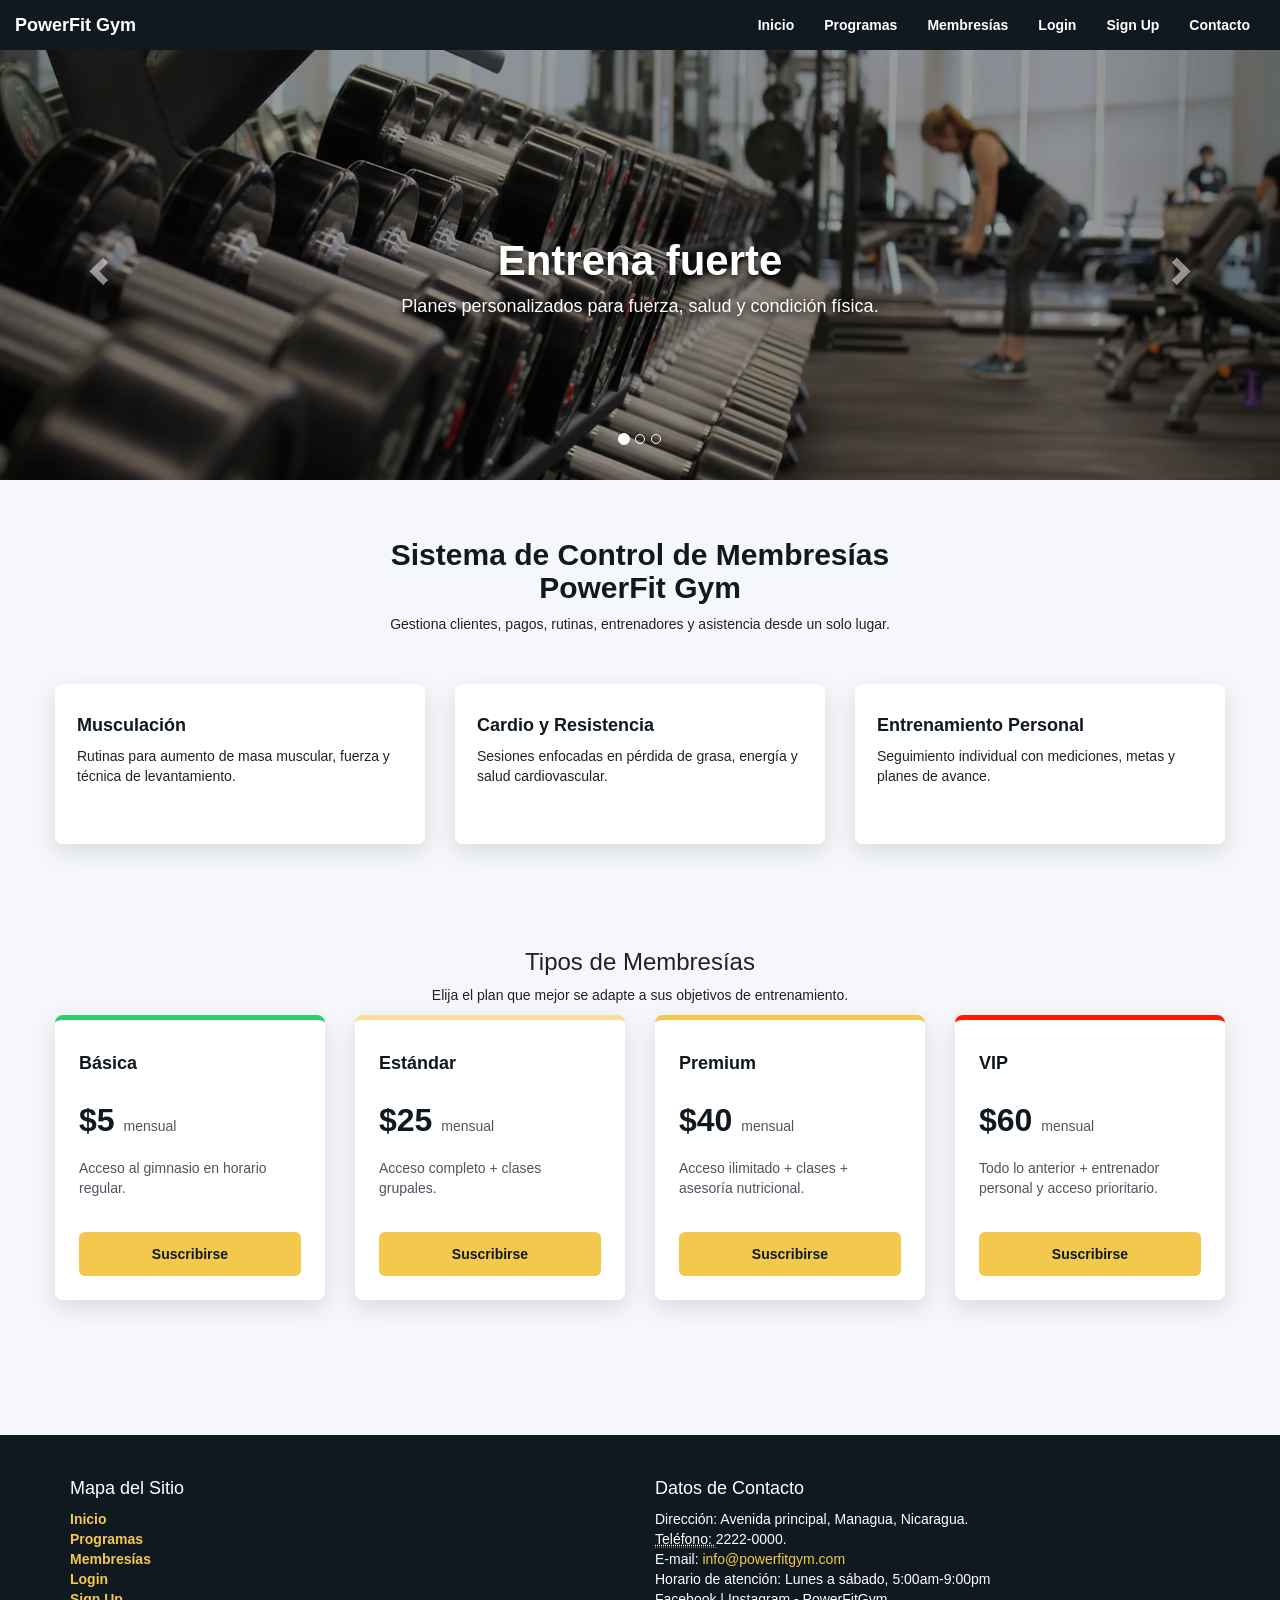
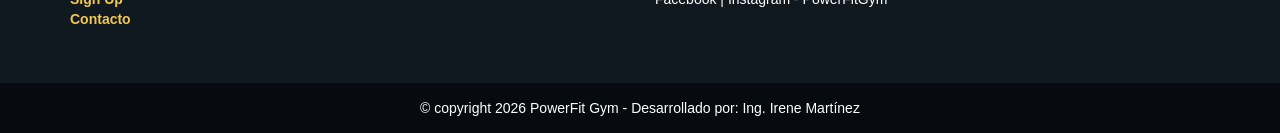
==== index.html @ 38ccad0c "Apply security & validation fixes; add DB backup Co-authored-by: Copilot <223556219+Copilot@users.no" ====
<!DOCTYPE html>
<html lang="es">
  <head>
    <meta charset="utf-8">
    <meta http-equiv="X-UA-Compatible" content="IE=edge">
    <meta name="viewport" content="width=device-width, initial-scale=1">
    <title>PowerFit Gym</title>

    <link rel="stylesheet" href="https://cdn.jsdelivr.net/npm/bootstrap@3.3.7/dist/css/bootstrap.min.css">
    <link rel="stylesheet" href="css/stilo.css">
  </head>

  <body>
    <!-- Inicio del menu de navegacion -->
    <nav class="navbar navbar-default menu">
      <div class="container-fluid">
        <div class="navbar-header">
          <button type="button" class="navbar-toggle collapsed" data-toggle="collapse" data-target="#defaultNavbar1" aria-controls="defaultNavbar1" aria-expanded="false">
            <span class="sr-only">Abrir navegaci&oacute;n</span>
            <span class="icon-bar"></span>
            <span class="icon-bar"></span>
            <span class="icon-bar"></span>
          </button>
          <a class="navbar-brand" href="#inicio">PowerFit Gym</a>
        </div>

        <div class="collapse navbar-collapse" id="defaultNavbar1">
          <ul class="nav navbar-nav navbar-right">
            <li><a href="#inicio">Inicio</a></li>
            <li><a href="#programas">Programas</a></li>
            <li><a href="#membresias">Membres&iacute;as</a></li>
            <li><a href="login/">Login</a></li>
            <li><a href="signup/">Sign Up</a></li>
            <li><a href="#contacto">Contacto</a></li>
          </ul>
        </div>
      </div>
    </nav>
    <!-- Fin del menu de navegacion -->

    <!-- Inicio del slider del banner -->
    <div id="inicio" class="carousel slide" data-ride="carousel">
      <ol class="carousel-indicators">
        <li data-target="#inicio" data-slide-to="0" class="active"></li>
        <li data-target="#inicio" data-slide-to="1"></li>
        <li data-target="#inicio" data-slide-to="2"></li>
      </ol>

      <div class="carousel-inner" role="listbox">
        <div class="item active">
          <img src="img/Espacio.avif" alt="&Aacute;rea de pesas del gimnasio" width="100%" class="center-block">
          <div class="carousel-caption">
            <h3>Entrena fuerte</h3>
            <p>Planes personalizados para fuerza, salud y condici&oacute;n f&iacute;sica.</p>
          </div>
        </div>

        <div class="item">
          <img src="img/Grupo.avif" alt="Clase grupal de entrenamiento" width="100%" class="center-block">
          <div class="carousel-caption">
            <h3>Clases grupales</h3>
            <p>Funcional, spinning, cardio, zumba y entrenamiento HIIT.</p>
          </div>
        </div>

        <div class="item">
          <img src="img/Ejemplo.avif" alt="Entrenamiento con entrenador personal" width="100%" class="center-block">
          <div class="carousel-caption">
            <h3>Asesor&iacute;a profesional</h3>
            <p>Entrenadores certificados para ayudarte a lograr tus metas.</p>
          </div>
        </div>
      </div>

      <a class="left carousel-control" href="#inicio" role="button" data-slide="prev">
        <span class="glyphicon glyphicon-chevron-left" aria-hidden="true"></span>
        <span class="sr-only">Anterior</span>
      </a>
      <a class="right carousel-control" href="#inicio" role="button" data-slide="next">
        <span class="glyphicon glyphicon-chevron-right" aria-hidden="true"></span>
        <span class="sr-only">Siguiente</span>
      </a>
    </div>
    <!-- Fin del slider del banner -->

    <!-- Contenido de la pagina -->
    <section class="container intro">
      <div class="row">
        <div class="col-md-8 col-md-offset-2 text-center">
          <h3>Sistema de Control de Membres&iacute;as<br>PowerFit Gym</h3>
          <p>Gestiona clientes, pagos, rutinas, entrenadores y asistencia desde un solo lugar.</p>
        </div>
      </div>
    </section>

    <section id="programas" class="container programas">
      <div class="row">
        <div class="col-md-4">
          <div class="programa">
            <h4>Musculaci&oacute;n</h4>
            <p>Rutinas para aumento de masa muscular, fuerza y t&eacute;cnica de levantamiento.</p>
          </div>
        </div>
        <div class="col-md-4">
          <div class="programa">
            <h4>Cardio y Resistencia</h4>
            <p>Sesiones enfocadas en p&eacute;rdida de grasa, energ&iacute;a y salud cardiovascular.</p>
          </div>
        </div>
        <div class="col-md-4">
          <div class="programa">
            <h4>Entrenamiento Personal</h4>
            <p>Seguimiento individual con mediciones, metas y planes de avance.</p>
          </div>
        </div>
      </div>
    </section>

    <section id="membresias" class="container membresias">
      <div class="row">
        <div class="col-md-8 col-md-offset-2 text-center">
          <h3>Tipos de Membres&iacute;as</h3>
          <p>Elija el plan que mejor se adapte a sus objetivos de entrenamiento.</p>
        </div>
      </div>

      <div class="row membresias-lista">
        <div class="col-md-3 col-sm-6">
          <div class="membresia membresia-basica">
            <h4>B&aacute;sica</h4>
            <p class="precio">$5 <span>mensual</span></p>
            <p>Acceso al gimnasio en horario regular.</p>
            <a href="signup/index.php?membresia=basica" class="btn btn-suscripcion btn-block" data-membresia="basica">Suscribirse</a>
          </div>
        </div>

        <div class="col-md-3 col-sm-6">
          <div class="membresia membresia-estandar">
            <h4>Est&aacute;ndar</h4>
            <p class="precio">$25 <span>mensual</span></p>
            <p>Acceso completo + clases grupales.</p>
            <a href="signup/index.php?membresia=estandar" class="btn btn-suscripcion btn-block" data-membresia="estandar">Suscribirse</a>
          </div>
        </div>

        <div class="col-md-3 col-sm-6">
          <div class="membresia membresia-premium destacada">
            <h4>Premium</h4>
            <p class="precio">$40 <span>mensual</span></p>
            <p>Acceso ilimitado + clases + asesor&iacute;a nutricional.</p>
            <a href="signup/index.php?membresia=premium" class="btn btn-suscripcion btn-block" data-membresia="premium">Suscribirse</a>
          </div>
        </div>

        <div class="col-md-3 col-sm-6">
          <div class="membresia membresia-vip">
            <h4>VIP</h4>
            <p class="precio">$60 <span>mensual</span></p>
            <p>Todo lo anterior + entrenador personal y acceso prioritario.</p>
            <a href="signup/index.php?membresia=vip" class="btn btn-suscripcion btn-block" data-membresia="vip">Suscribirse</a>
          </div>
        </div>
      </div>
    </section>

    <!-- Fin del contenido de la pagina -->

    <!-- Inicio pie de pagina -->
    <footer id="contacto">
      <section class="pie01">
        <div class="container">
          <div class="row">
            <div class="col-md-6">
              <h4>Mapa del Sitio</h4>
              <dl>
                <dt><a href="#inicio">Inicio</a></dt>
                <dt><a href="#programas">Programas</a></dt>
                <dt><a href="#membresias">Membres&iacute;as</a></dt>
                <dt><a href="login/">Login</a></dt>
                <dt><a href="signup/">Sign Up</a></dt>
                <dt><a href="#contacto">Contacto</a></dt>
              </dl>
            </div>

            <div class="col-md-6">
              <h4>Datos de Contacto</h4>
              <address>
                Direcci&oacute;n: Avenida principal, Managua, Nicaragua.<br>
                <abbr title="Tel&eacute;fono">Tel&eacute;fono: </abbr>2222-0000.<br>
                E-mail: <a href="mailto:info@powerfitgym.com">info@powerfitgym.com</a><br>
                Horario de atenci&oacute;n: Lunes a s&aacute;bado, 5:00am-9:00pm<br>
                Facebook | Instagram - PowerFitGym
              </address>
            </div>
          </div>
        </div>
      </section>

      <section class="pie02">
        <div class="container">
          &copy; copyright 2026 PowerFit Gym - Desarrollado por: Ing. Irene Mart&iacute;nez
        </div>
      </section>
    </footer>
    <!-- Fin pie de pagina -->

    <script src="https://code.jquery.com/jquery-1.11.3.min.js"></script>
    <script src="https://cdn.jsdelivr.net/npm/bootstrap@3.3.7/dist/js/bootstrap.min.js"></script>
    <script src="js/main.js"></script>
  </body>
</html>
---- css/stilo.css ----
@charset "utf-8";

/* Estilos generales */
body {
  font-family: Arial, Helvetica, sans-serif;
  background: #f5f7fa;
  color: #222;
}

body.menu-is-fixed {
  padding-top: var(--menu-height, 52px);
}

/* Menu de navegacion */
.navbar {
  border: 0;
  border-radius: 0;
  margin-bottom: 0;
}

.navbar-default {
  background-color: #101820;
  box-shadow: 0 2px 8px rgba(0, 0, 0, 0.25);
}

.navbar-default .navbar-brand,
.navbar-default .navbar-nav > li > a {
  color: #fff;
  font-weight: 700;
}

.navbar-default .navbar-brand:hover,
.navbar-default .navbar-brand:focus,
.navbar-default .navbar-nav > li > a:hover,
.navbar-default .navbar-nav > li > a:focus {
  color: #f2c94c;
}

.navbar-default .navbar-toggle {
  border-color: #f2c94c;
}

.navbar-default .navbar-toggle:hover,
.navbar-default .navbar-toggle:focus {
  background-color: #182532;
}

.navbar-default .navbar-toggle .icon-bar {
  background-color: #f2c94c;
}

.navbar-default .navbar-collapse,
.navbar-default .navbar-form {
  border-color: #263544;
}

.navbar-default .navbar-nav > .active > a,
.navbar-default .navbar-nav > .active > a:hover,
.navbar-default .navbar-nav > .active > a:focus {
  color: #101820;
  background-color: #f2c94c;
}

.menu {
  transition: all ease 0.5s;
}

.menu-fixed {
  position: fixed;
  z-index: 1000;
  top: 0;
  left: 0;
  width: 100%;
  box-shadow: 0 4px 12px rgba(0, 0, 0, 0.35);
}

/* Slider */
.carousel-inner > .item > img {
  height: 430px;
  object-fit: cover;
  filter: brightness(60%);
}

.carousel-caption {
  bottom: 28%;
  text-shadow: 0 2px 6px rgba(0, 0, 0, 0.8);
}

.carousel-caption h3 {
  font-size: 42px;
  font-weight: 700;
}

.carousel-caption p {
  font-size: 18px;
}

/* Contenido */
#inicio,
#programas,
#membresias,
#contacto {
  scroll-margin-top: 70px;
}

.intro {
  padding: 38px 0 20px;
}

.intro h3 {
  color: #101820;
  font-size: 30px;
  font-weight: 700;
}

.login-box,
.programa,
.membresia {
  background: #fff;
  border-radius: 8px;
  box-shadow: 0 8px 24px rgba(16, 24, 32, 0.12);
}

.login-box {
  padding: 26px;
  margin-bottom: 42px;
}

.auth-page {
  min-height: 100vh;
  background: #f2f4f7;
}

.auth-wrap {
  display: flex;
  align-items: stretch;
  min-height: calc(100vh - 50px);
}

.auth-visual,
.auth-card {
  width: 50%;
}

.auth-visual {
  position: relative;
  display: flex;
  align-items: flex-end;
  min-height: 620px;
  padding: 58px;
  color: #fff;
  background:
    linear-gradient(180deg, rgba(16, 24, 32, 0.18), rgba(16, 24, 32, 0.88)),
    url("https://images.unsplash.com/photo-1534438327276-14e5300c3a48?auto=format&fit=crop&w=1300&q=80") center/cover;
}

.auth-visual-signup {
  background:
    linear-gradient(180deg, rgba(16, 24, 32, 0.2), rgba(16, 24, 32, 0.86)),
    url("https://images.unsplash.com/photo-1518611012118-696072aa579a?auto=format&fit=crop&w=1300&q=80") center/cover;
}

.auth-visual-content {
  max-width: 520px;
}

.auth-kicker {
  color: #f2c94c;
  font-weight: 700;
  margin-bottom: 12px;
  text-transform: uppercase;
}

.auth-visual h1 {
  font-size: 44px;
  font-weight: 700;
  line-height: 1.1;
  margin: 0 0 14px;
}

.auth-visual p {
  font-size: 17px;
}

.auth-card {
  display: flex;
  flex-direction: column;
  align-items: center;
  justify-content: center;
  padding: 54px 64px;
  background: #fff;
}

.auth-card > * {
  width: 100%;
  max-width: 430px;
}

.auth-card-header {
  margin-bottom: 24px;
}

.auth-card h2 {
  color: #101820;
  font-size: 30px;
  font-weight: 700;
  margin-top: 0;
}

.auth-card-header p {
  color: #5b6470;
  margin-bottom: 0;
}

.auth-card label {
  color: #101820;
}

.auth-card .form-control {
  border-color: #c8d0d8;
  border-radius: 6px;
  box-shadow: none;
}

.auth-card .form-control:focus {
  border-color: #f2c94c;
  box-shadow: 0 0 0 3px rgba(242, 201, 76, 0.22);
}

.auth-card select.form-control {
  height: 46px;
}

.auth-card .glyphicon {
  margin-right: 6px;
}

.auth-switch {
  margin: 22px 0 0;
  text-align: center;
}

.auth-switch a {
  color: #101820;
  font-weight: 700;
  text-decoration: underline;
}

.btn-gym {
  background: #f2c94c;
  border-color: #f2c94c;
  color: #101820;
  font-weight: 700;
}

.btn-gym:hover,
.btn-gym:focus {
  background: #d9b43f;
  border-color: #d9b43f;
  color: #101820;
}

.btn-suscripcion {
  background: #f2c94c;
  border: 0;
  border-radius: 6px;
  color: #101820;
  font-weight: 700;
  margin-top: auto;
  padding: 12px 14px;
  transition: background-color 0.2s ease, transform 0.2s ease, box-shadow 0.2s ease;
}

.btn-suscripcion:hover,
.btn-suscripcion:focus {
  background: #d9b43f;
  box-shadow: 0 8px 18px rgba(16, 24, 32, 0.18);
  color: #101820;
  transform: translateY(-1px);
}

.programas {
  padding: 20px 0 45px;
}

.programa {
  min-height: 160px;
  padding: 22px;
  margin-bottom: 20px;
}

.programa h4 {
  color: #101820;
  font-weight: 700;
}

.membresias {
  padding: 20px 0 55px;
}

.membresias-lista {
  display: flex;
  flex-wrap: wrap;
}

.membresias-lista > [class*="col-"] {
  display: flex;
  float: none;
  width: 100%;
}

.membresia {
  display: flex;
  flex-direction: column;
  min-height: 285px;
  padding: 24px;
  margin-bottom: 20px;
  width: 100%;
  border-top: 5px solid #101820;
  transition: transform 0.2s ease, box-shadow 0.2s ease;
}

.membresia.destacada {
  border-top-color: #f2c94c;
}

/* Colores por tipo de membresía */
.membresia-basica { 
  border-top-color: #2ecc71; /* verde */
}
.membresia-estandar { 
  border-top-color: #f2c84c90; /* amarillo */
}
.membresia-premium { 
  border-top-color: #d73e06; /* anaranjado */
}
.membresia-vip { 
  border-top-color: #ff1900; /* rojo */
}

.membresia:hover {
  box-shadow: 0 12px 28px rgba(16, 24, 32, 0.18);
  transform: translateY(-3px);
}

.membresia h4 {
  color: #101820;
  font-weight: 700;
}

.membresia > p:not(.precio) {
  color: #4d5560;
  margin-bottom: 22px;
}

.precio {
  color: #101820;
  font-size: 32px;
  font-weight: 700;
  margin: 14px 0;
}

.precio span {
  color: #555;
  font-size: 14px;
  font-weight: 400;
}

/* Pie de pagina */
footer {
  color: #fff;
}

.pie01 {
  background-color: #101820;
  margin-top: 60px;
  padding: 34px 0;
}

.pie01 a {
  color: #f2c94c;
}

.pie01 a:hover,
.pie01 a:focus {
  color: #fff;
}

.pie02 {
  background-color: #070b0f;
  padding: 15px;
  text-align: center;
}

@media only screen and (max-width: 900px) {
  .carousel-inner > .item > img {
    height: 320px;
  }

  .carousel-caption {
    bottom: 18%;
  }

  .carousel-caption h3 {
    font-size: 28px;
  }

  .carousel-caption p {
    font-size: 15px;
  }

  .auth-wrap {
    display: block;
    min-height: auto;
  }

  .auth-visual,
  .auth-card {
    width: 100%;
  }

  .auth-visual {
    min-height: 250px;
    padding: 32px 22px;
  }

  .auth-visual h1 {
    font-size: 30px;
  }

  .auth-visual p {
    font-size: 15px;
  }

  .auth-card {
    max-width: none;
    padding: 32px 22px 42px;
  }

  .auth-card h2 {
    font-size: 26px;
  }
}

@media only screen and (min-width: 768px) {
  .membresias-lista > .col-sm-6 {
    width: 50%;
  }
}

@media only screen and (min-width: 992px) {
  .membresias-lista > .col-md-3 {
    width: 25%;
  }
}
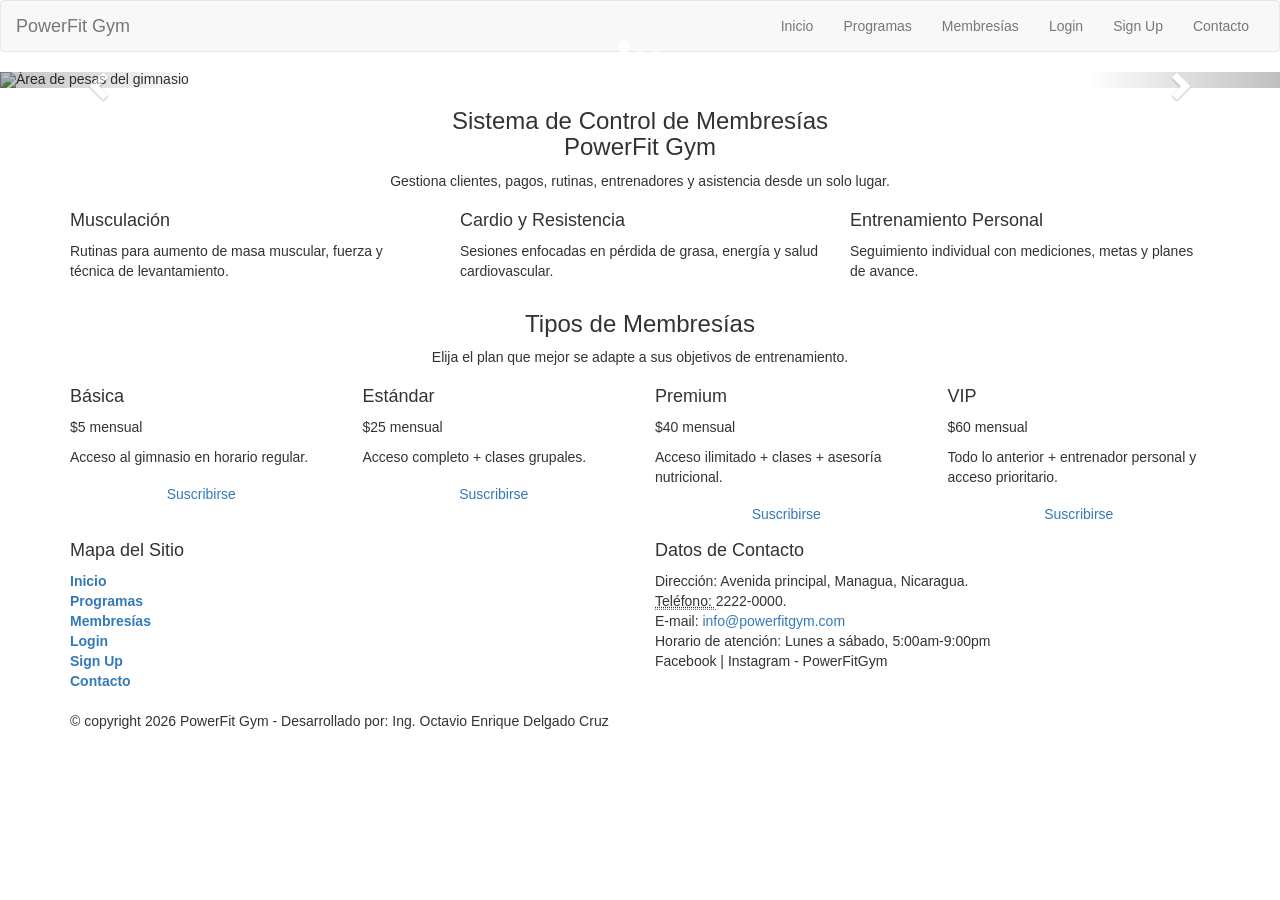
==== commit 8e079c63: "Add files via upload" ====
--- a/index.html
+++ b/index.html
@@ -130,7 +130,7 @@
             <h4>B&aacute;sica</h4>
             <p class="precio">$5 <span>mensual</span></p>
             <p>Acceso al gimnasio en horario regular.</p>
-            <a href="signup/index.php?membresia=basica" class="btn btn-suscripcion btn-block" data-membresia="basica">Suscribirse</a>
+            <a href="signup/?membresia=basica" class="btn btn-suscripcion btn-block" data-membresia="basica">Suscribirse</a>
           </div>
         </div>
 
@@ -139,7 +139,7 @@
             <h4>Est&aacute;ndar</h4>
             <p class="precio">$25 <span>mensual</span></p>
             <p>Acceso completo + clases grupales.</p>
-            <a href="signup/index.php?membresia=estandar" class="btn btn-suscripcion btn-block" data-membresia="estandar">Suscribirse</a>
+            <a href="signup/?membresia=estandar" class="btn btn-suscripcion btn-block" data-membresia="estandar">Suscribirse</a>
           </div>
         </div>
 
@@ -148,7 +148,7 @@
             <h4>Premium</h4>
             <p class="precio">$40 <span>mensual</span></p>
             <p>Acceso ilimitado + clases + asesor&iacute;a nutricional.</p>
-            <a href="signup/index.php?membresia=premium" class="btn btn-suscripcion btn-block" data-membresia="premium">Suscribirse</a>
+            <a href="signup/?membresia=premium" class="btn btn-suscripcion btn-block" data-membresia="premium">Suscribirse</a>
           </div>
         </div>
 
@@ -157,7 +157,7 @@
             <h4>VIP</h4>
             <p class="precio">$60 <span>mensual</span></p>
             <p>Todo lo anterior + entrenador personal y acceso prioritario.</p>
-            <a href="signup/index.php?membresia=vip" class="btn btn-suscripcion btn-block" data-membresia="vip">Suscribirse</a>
+            <a href="signup/?membresia=vip" class="btn btn-suscripcion btn-block" data-membresia="vip">Suscribirse</a>
           </div>
         </div>
       </div>
@@ -198,7 +198,7 @@
 
       <section class="pie02">
         <div class="container">
-          &copy; copyright 2026 PowerFit Gym - Desarrollado por: Ing. Irene Mart&iacute;nez
+          &copy; copyright 2026 PowerFit Gym - Desarrollado por: Ing. Octavio Enrique Delgado Cruz
         </div>
       </section>
     </footer>
@@ -208,4 +208,4 @@
     <script src="https://cdn.jsdelivr.net/npm/bootstrap@3.3.7/dist/js/bootstrap.min.js"></script>
     <script src="js/main.js"></script>
   </body>
-</html>+</html>
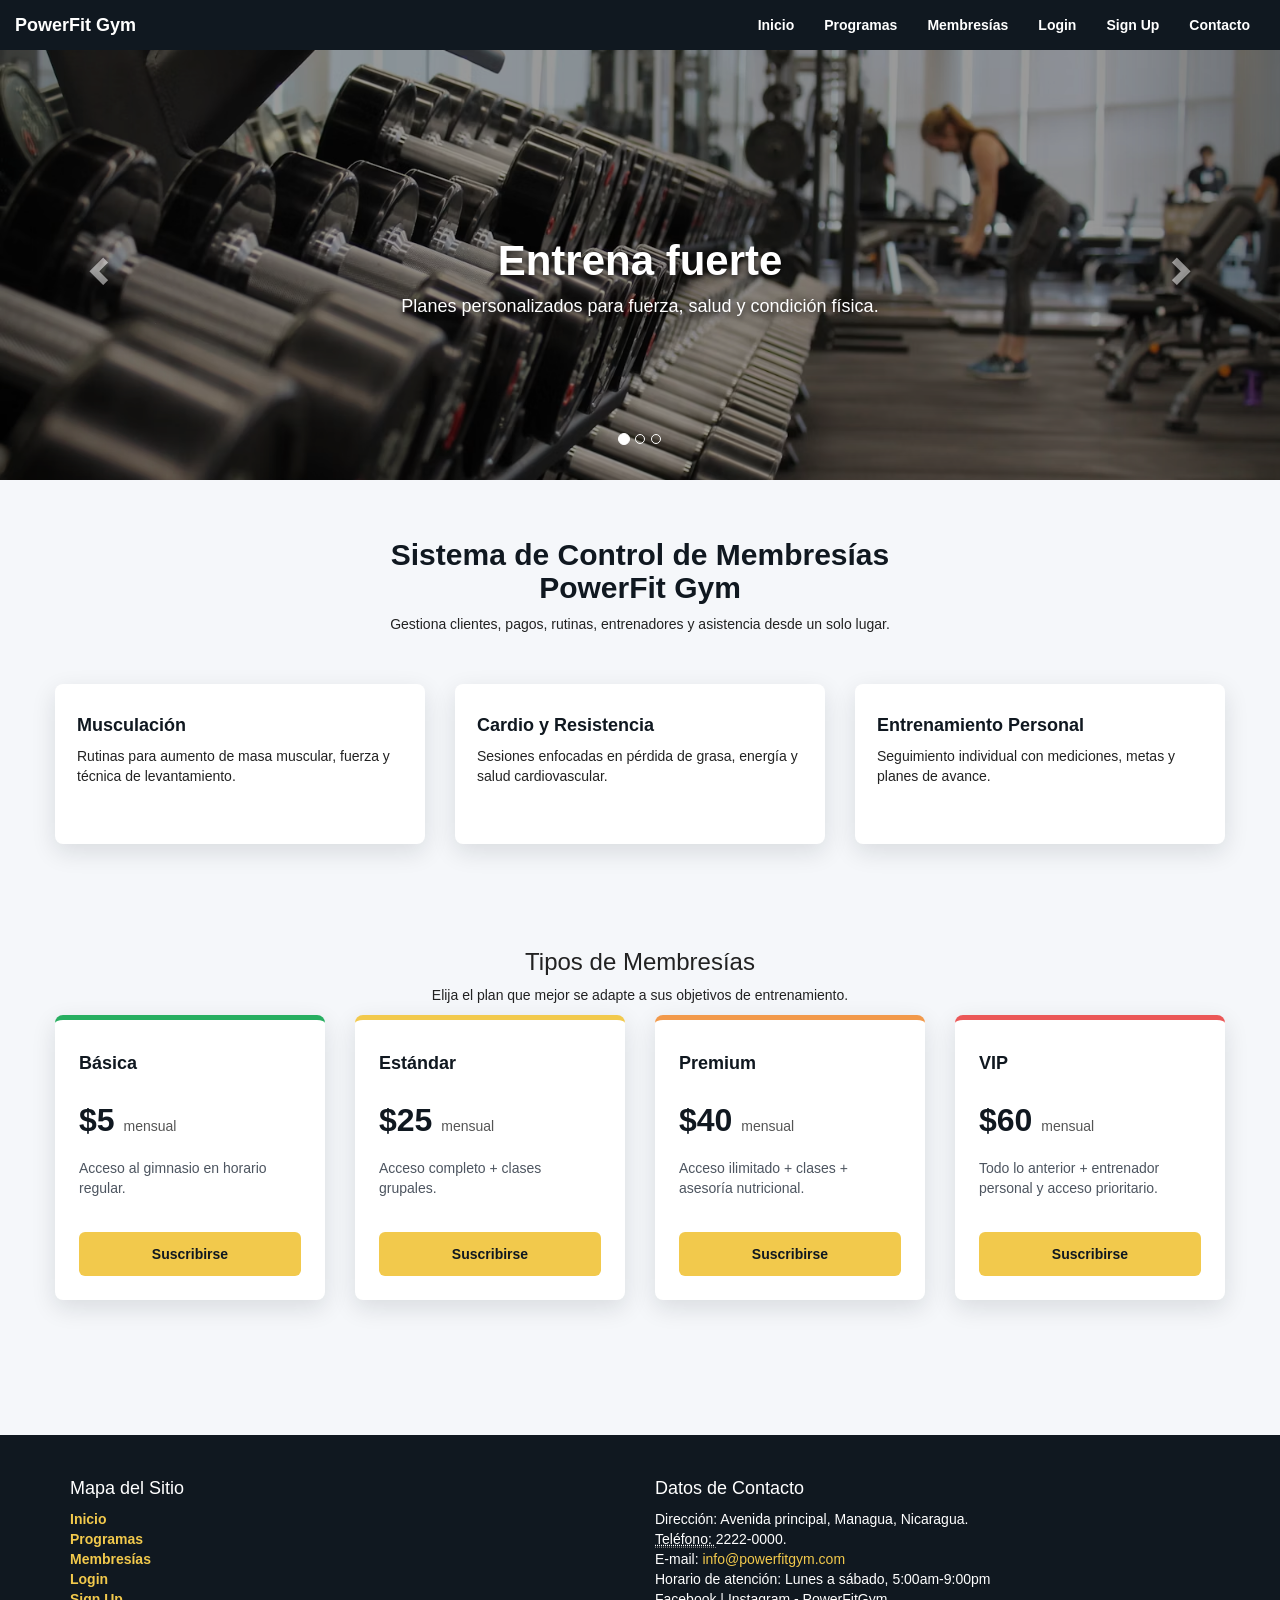
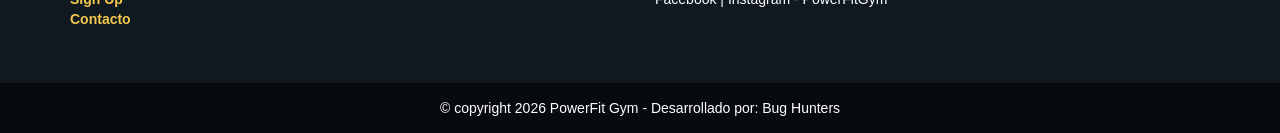
==== commit 05702c11: "Update footer copyright attribution" ====
--- a/index.html
+++ b/index.html
@@ -198,7 +198,7 @@
 
       <section class="pie02">
         <div class="container">
-          &copy; copyright 2026 PowerFit Gym - Desarrollado por: Ing. Octavio Enrique Delgado Cruz
+          &copy; copyright 2026 PowerFit Gym - Desarrollado por: Bug Hunters
         </div>
       </section>
     </footer>
--- a/css/stilo.css
+++ b/css/stilo.css
@@ -0,0 +1,467 @@
+@charset "utf-8";
+
+/* Estilos generales */
+body {
+  font-family: Arial, Helvetica, sans-serif;
+  background: #f5f7fa;
+  color: #222;
+}
+
+body.menu-is-fixed {
+  padding-top: var(--menu-height, 52px);
+}
+
+/* Menu de navegacion */
+.navbar {
+  border: 0;
+  border-radius: 0;
+  margin-bottom: 0;
+}
+
+.navbar-default {
+  background-color: #101820;
+  box-shadow: 0 2px 8px rgba(0, 0, 0, 0.25);
+}
+
+.navbar-default .navbar-brand,
+.navbar-default .navbar-nav > li > a {
+  color: #fff;
+  font-weight: 700;
+}
+
+.navbar-default .navbar-brand:hover,
+.navbar-default .navbar-brand:focus,
+.navbar-default .navbar-nav > li > a:hover,
+.navbar-default .navbar-nav > li > a:focus {
+  color: #f2c94c;
+}
+
+.navbar-default .navbar-toggle {
+  border-color: #f2c94c;
+}
+
+.navbar-default .navbar-toggle:hover,
+.navbar-default .navbar-toggle:focus {
+  background-color: #182532;
+}
+
+.navbar-default .navbar-toggle .icon-bar {
+  background-color: #f2c94c;
+}
+
+.navbar-default .navbar-collapse,
+.navbar-default .navbar-form {
+  border-color: #263544;
+}
+
+.navbar-default .navbar-nav > .active > a,
+.navbar-default .navbar-nav > .active > a:hover,
+.navbar-default .navbar-nav > .active > a:focus {
+  color: #101820;
+  background-color: #f2c94c;
+}
+
+.menu {
+  transition: all ease 0.5s;
+}
+
+.menu-fixed {
+  position: fixed;
+  z-index: 1000;
+  top: 0;
+  left: 0;
+  width: 100%;
+  box-shadow: 0 4px 12px rgba(0, 0, 0, 0.35);
+}
+
+/* Slider */
+.carousel-inner > .item > img {
+  height: 430px;
+  object-fit: cover;
+  filter: brightness(60%);
+}
+
+.carousel-caption {
+  bottom: 28%;
+  text-shadow: 0 2px 6px rgba(0, 0, 0, 0.8);
+}
+
+.carousel-caption h3 {
+  font-size: 42px;
+  font-weight: 700;
+}
+
+.carousel-caption p {
+  font-size: 18px;
+}
+
+/* Contenido */
+#inicio,
+#programas,
+#membresias,
+#contacto {
+  scroll-margin-top: 70px;
+}
+
+.intro {
+  padding: 38px 0 20px;
+}
+
+.intro h3 {
+  color: #101820;
+  font-size: 30px;
+  font-weight: 700;
+}
+
+.login-box,
+.programa,
+.membresia {
+  background: #fff;
+  border-radius: 8px;
+  box-shadow: 0 8px 24px rgba(16, 24, 32, 0.12);
+}
+
+.login-box {
+  padding: 26px;
+  margin-bottom: 42px;
+}
+
+.auth-page {
+  min-height: 100vh;
+  background: #f2f4f7;
+}
+
+.auth-wrap {
+  display: flex;
+  align-items: stretch;
+  min-height: calc(100vh - 50px);
+}
+
+.auth-visual,
+.auth-card {
+  width: 50%;
+}
+
+.auth-visual {
+  position: relative;
+  display: flex;
+  align-items: flex-end;
+  min-height: 620px;
+  padding: 58px;
+  color: #fff;
+  background:
+    linear-gradient(180deg, rgba(16, 24, 32, 0.18), rgba(16, 24, 32, 0.88)),
+    url("../img/Espacio.avif") center/cover;
+}
+
+.auth-visual-signup {
+  background:
+    linear-gradient(180deg, rgba(16, 24, 32, 0.2), rgba(16, 24, 32, 0.86)),
+    url("../img/Grupo.avif") center/cover;
+}
+
+.auth-visual-content {
+  max-width: 520px;
+}
+
+.auth-kicker {
+  color: #f2c94c;
+  font-weight: 700;
+  margin-bottom: 12px;
+  text-transform: uppercase;
+}
+
+.auth-visual h1 {
+  font-size: 44px;
+  font-weight: 700;
+  line-height: 1.1;
+  margin: 0 0 14px;
+}
+
+.auth-visual p {
+  font-size: 17px;
+}
+
+.auth-card {
+  display: flex;
+  flex-direction: column;
+  align-items: center;
+  justify-content: center;
+  padding: 54px 64px;
+  background: #fff;
+}
+
+.auth-card > * {
+  width: 100%;
+  max-width: 430px;
+}
+
+.auth-helper-wrap {
+  align-items: center;
+  justify-content: center;
+  min-height: 100vh;
+  padding: 24px;
+}
+
+.auth-helper-card {
+  width: 100%;
+  max-width: 560px;
+}
+
+.auth-card-header {
+  margin-bottom: 24px;
+}
+
+.auth-card h2 {
+  color: #101820;
+  font-size: 30px;
+  font-weight: 700;
+  margin-top: 0;
+}
+
+.auth-card-header p {
+  color: #5b6470;
+  margin-bottom: 0;
+}
+
+.auth-card label {
+  color: #101820;
+}
+
+.auth-card .form-control {
+  border-color: #c8d0d8;
+  border-radius: 6px;
+  box-shadow: none;
+}
+
+.auth-card .form-control:focus {
+  border-color: #f2c94c;
+  box-shadow: 0 0 0 3px rgba(242, 201, 76, 0.22);
+}
+
+.auth-card select.form-control {
+  height: 46px;
+}
+
+.auth-card .glyphicon {
+  margin-right: 6px;
+}
+
+.auth-switch {
+  margin: 22px 0 0;
+  text-align: center;
+}
+
+.auth-switch a {
+  color: #101820;
+  font-weight: 700;
+  text-decoration: underline;
+}
+
+.btn-gym {
+  background: #f2c94c;
+  border-color: #f2c94c;
+  color: #101820;
+  font-weight: 700;
+}
+
+.btn-gym:hover,
+.btn-gym:focus {
+  background: #d9b43f;
+  border-color: #d9b43f;
+  color: #101820;
+}
+
+.btn-suscripcion {
+  background: #f2c94c;
+  border: 0;
+  border-radius: 6px;
+  color: #101820;
+  font-weight: 700;
+  margin-top: auto;
+  padding: 12px 14px;
+  transition: background-color 0.2s ease, transform 0.2s ease, box-shadow 0.2s ease;
+}
+
+.btn-suscripcion:hover,
+.btn-suscripcion:focus {
+  background: #d9b43f;
+  box-shadow: 0 8px 18px rgba(16, 24, 32, 0.18);
+  color: #101820;
+  transform: translateY(-1px);
+}
+
+.programas {
+  padding: 20px 0 45px;
+}
+
+.programa {
+  min-height: 160px;
+  padding: 22px;
+  margin-bottom: 20px;
+}
+
+.programa h4 {
+  color: #101820;
+  font-weight: 700;
+}
+
+.membresias {
+  padding: 20px 0 55px;
+}
+
+.membresias-lista {
+  display: flex;
+  flex-wrap: wrap;
+}
+
+.membresias-lista > [class*="col-"] {
+  display: flex;
+  float: none;
+  width: 100%;
+}
+
+.membresia {
+  display: flex;
+  flex-direction: column;
+  min-height: 285px;
+  padding: 24px;
+  margin-bottom: 20px;
+  width: 100%;
+  border-top: 5px solid #101820;
+  transition: transform 0.2s ease, box-shadow 0.2s ease;
+}
+
+/* Colores por tipo de membresia */
+.membresia-basica {
+  border-top-color: #27ae60;
+}
+
+.membresia-estandar {
+  border-top-color: #f2c94c;
+}
+
+.membresia-premium,
+.membresia.destacada {
+  border-top-color: #f2994a;
+}
+
+.membresia-vip {
+  border-top-color: #eb5757;
+}
+
+.membresia:hover {
+  box-shadow: 0 12px 28px rgba(16, 24, 32, 0.18);
+  transform: translateY(-3px);
+}
+
+.membresia h4 {
+  color: #101820;
+  font-weight: 700;
+}
+
+.membresia > p:not(.precio) {
+  color: #4d5560;
+  margin-bottom: 22px;
+}
+
+.precio {
+  color: #101820;
+  font-size: 32px;
+  font-weight: 700;
+  margin: 14px 0;
+}
+
+.precio span {
+  color: #555;
+  font-size: 14px;
+  font-weight: 400;
+}
+
+/* Pie de pagina */
+footer {
+  color: #fff;
+}
+
+.pie01 {
+  background-color: #101820;
+  margin-top: 60px;
+  padding: 34px 0;
+}
+
+.pie01 a {
+  color: #f2c94c;
+}
+
+.pie01 a:hover,
+.pie01 a:focus {
+  color: #fff;
+}
+
+.pie02 {
+  background-color: #070b0f;
+  padding: 15px;
+  text-align: center;
+}
+
+@media only screen and (max-width: 900px) {
+  .carousel-inner > .item > img {
+    height: 320px;
+  }
+
+  .carousel-caption {
+    bottom: 18%;
+  }
+
+  .carousel-caption h3 {
+    font-size: 28px;
+  }
+
+  .carousel-caption p {
+    font-size: 15px;
+  }
+
+  .auth-wrap {
+    display: block;
+    min-height: auto;
+  }
+
+  .auth-visual,
+  .auth-card {
+    width: 100%;
+  }
+
+  .auth-visual {
+    min-height: 250px;
+    padding: 32px 22px;
+  }
+
+  .auth-visual h1 {
+    font-size: 30px;
+  }
+
+  .auth-visual p {
+    font-size: 15px;
+  }
+
+  .auth-card {
+    max-width: none;
+    padding: 32px 22px 42px;
+  }
+
+  .auth-card h2 {
+    font-size: 26px;
+  }
+}
+
+@media only screen and (min-width: 768px) {
+  .membresias-lista > .col-sm-6 {
+    width: 50%;
+  }
+}
+
+@media only screen and (min-width: 992px) {
+  .membresias-lista > .col-md-3 {
+    width: 25%;
+  }
+}
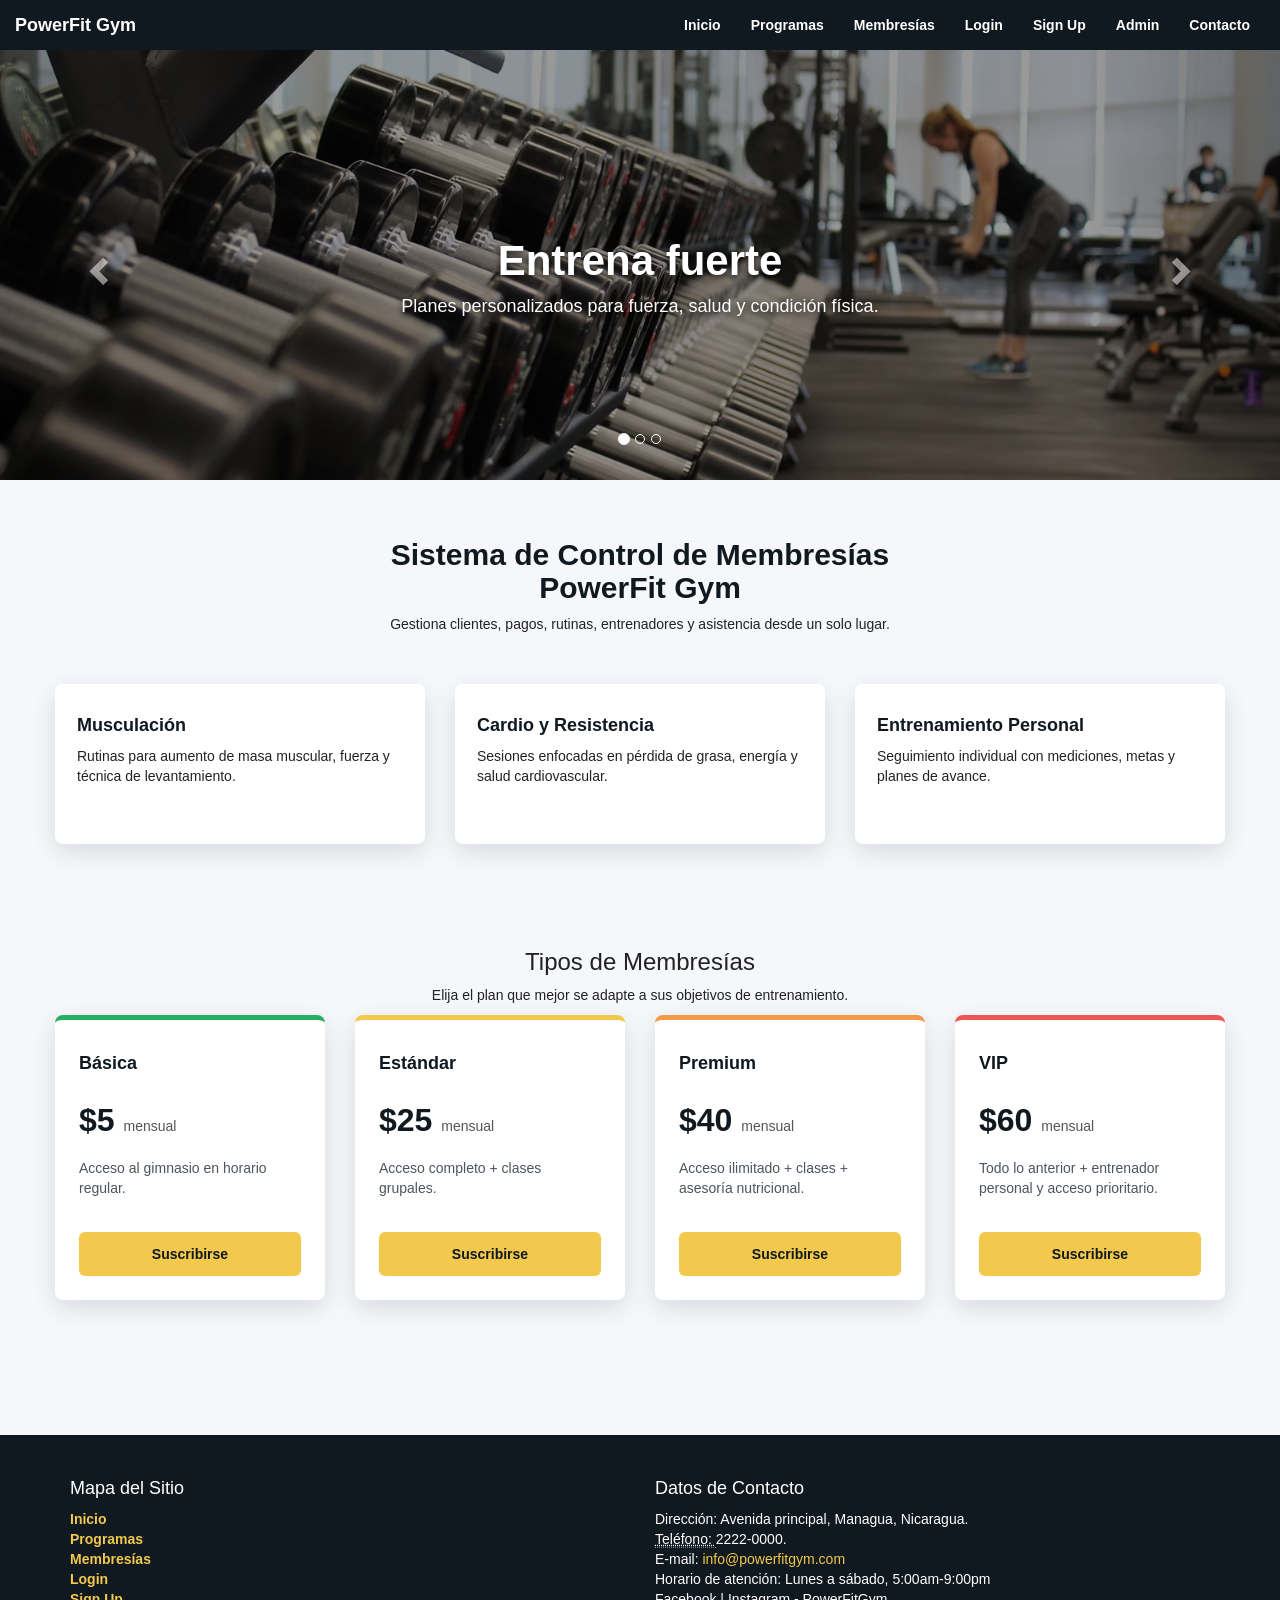
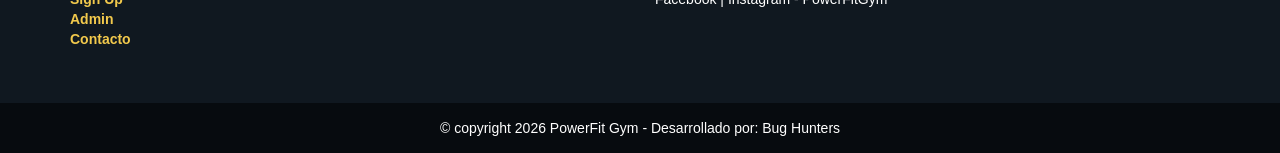
==== commit 81bb5686: "Add Admin link to navigation and footer" ====
--- a/index.html
+++ b/index.html
@@ -1,4 +1,5 @@
-<!DOCTYPE html>
+
+ <!DOCTYPE html>
 <html lang="es">
   <head>
     <meta charset="utf-8">
@@ -31,6 +32,7 @@
             <li><a href="#membresias">Membres&iacute;as</a></li>
             <li><a href="login/">Login</a></li>
             <li><a href="signup/">Sign Up</a></li>
+            <li><a href="admin/">Admin</a></li>
             <li><a href="#contacto">Contacto</a></li>
           </ul>
         </div>
@@ -178,6 +180,7 @@
                 <dt><a href="#membresias">Membres&iacute;as</a></dt>
                 <dt><a href="login/">Login</a></dt>
                 <dt><a href="signup/">Sign Up</a></dt>
+                <dt><a href="admin/">Admin</a></dt>
                 <dt><a href="#contacto">Contacto</a></dt>
               </dl>
             </div>
--- a/css/stilo.css
+++ b/css/stilo.css
@@ -252,10 +252,36 @@
   text-align: center;
 }
 
+.auth-switch-secondary {
+  margin-top: 10px;
+}
+
 .auth-switch a {
   color: #101820;
   font-weight: 700;
   text-decoration: underline;
+}
+
+.reset-link-box {
+  background: #f6f8fa;
+  border: 1px solid #dde4eb;
+  border-radius: 8px;
+  margin-bottom: 18px;
+  padding: 14px;
+}
+
+.reset-link-box p {
+  color: #69727d;
+  font-size: 12px;
+  font-weight: 700;
+  margin-bottom: 6px;
+  text-transform: uppercase;
+}
+
+.reset-link-box a {
+  color: #101820;
+  font-weight: 700;
+  overflow-wrap: anywhere;
 }
 
 .btn-gym {
@@ -378,6 +404,342 @@
   font-weight: 400;
 }
 
+/* Dashboard de usuario */
+.dashboard-page {
+  background: #eef2f6;
+}
+
+.dashboard-wrap {
+  min-height: calc(100vh - 50px);
+}
+
+.dashboard-hero {
+  background:
+    linear-gradient(90deg, rgba(16, 24, 32, 0.94), rgba(16, 24, 32, 0.74)),
+    url("../img/Ejemplo.avif") center/cover;
+  color: #fff;
+  padding: 48px 0;
+}
+
+.dashboard-kicker,
+.dashboard-card-header p,
+.metric-card p {
+  color: #69727d;
+  font-size: 12px;
+  font-weight: 700;
+  letter-spacing: 0;
+  margin-bottom: 6px;
+  text-transform: uppercase;
+}
+
+.dashboard-kicker {
+  color: #f2c94c;
+}
+
+.dashboard-hero h1 {
+  font-size: 38px;
+  font-weight: 700;
+  margin: 0 0 10px;
+}
+
+.dashboard-hero p {
+  font-size: 16px;
+}
+
+.dashboard-profile {
+  align-items: center;
+  background: rgba(255, 255, 255, 0.12);
+  border: 1px solid rgba(255, 255, 255, 0.18);
+  border-radius: 8px;
+  display: flex;
+  gap: 14px;
+  margin-top: 10px;
+  padding: 16px;
+}
+
+.dashboard-profile strong,
+.dashboard-profile span {
+  display: block;
+}
+
+.dashboard-profile span {
+  color: #d8dee6;
+  word-break: break-word;
+}
+
+.dashboard-avatar {
+  align-items: center;
+  background: #f2c94c;
+  border-radius: 50%;
+  color: #101820;
+  display: flex;
+  flex: 0 0 54px;
+  font-size: 24px;
+  font-weight: 700;
+  height: 54px;
+  justify-content: center;
+  width: 54px;
+}
+
+.dashboard-content {
+  padding-bottom: 46px;
+  padding-top: 28px;
+}
+
+.dashboard-card {
+  background: #fff;
+  border: 1px solid #dde4eb;
+  border-radius: 8px;
+  box-shadow: 0 8px 22px rgba(16, 24, 32, 0.08);
+  margin-bottom: 22px;
+  padding: 22px;
+}
+
+.metric-card {
+  min-height: 150px;
+}
+
+.metric-card > .glyphicon {
+  color: #f2c94c;
+  font-size: 24px;
+  margin-bottom: 14px;
+}
+
+.metric-card h2 {
+  color: #101820;
+  font-size: 24px;
+  font-weight: 700;
+  margin: 0;
+}
+
+.metric-card .label {
+  display: inline-block;
+  font-size: 15px;
+  padding: 8px 10px;
+}
+
+.dashboard-card-header {
+  align-items: flex-start;
+  display: flex;
+  gap: 14px;
+  justify-content: space-between;
+  margin-bottom: 16px;
+}
+
+.dashboard-card-header h3 {
+  color: #101820;
+  font-size: 24px;
+  font-weight: 700;
+  margin: 0;
+}
+
+.dashboard-description {
+  color: #4d5560;
+  font-size: 16px;
+  margin-bottom: 20px;
+}
+
+.membership-badge {
+  border-radius: 999px;
+  color: #101820;
+  display: inline-block;
+  font-size: 12px;
+  font-weight: 700;
+  padding: 8px 12px;
+  white-space: nowrap;
+}
+
+.membership-basica {
+  background: #dff5e8;
+}
+
+.membership-estandar {
+  background: #fff1c2;
+}
+
+.membership-premium {
+  background: #ffe2c7;
+}
+
+.membership-vip {
+  background: #ffd7d7;
+}
+
+.membership-details {
+  border-top: 1px solid #e4e9ef;
+  display: grid;
+  grid-template-columns: 180px 1fr;
+  margin: 0 0 22px;
+  padding-top: 16px;
+}
+
+.membership-details dt,
+.membership-details dd {
+  border-bottom: 1px solid #eef2f6;
+  margin: 0;
+  padding: 10px 0;
+}
+
+.membership-details dt {
+  color: #69727d;
+}
+
+.membership-details dd {
+  color: #101820;
+  font-weight: 700;
+  word-break: break-word;
+}
+
+.dashboard-actions {
+  display: flex;
+  flex-wrap: wrap;
+  gap: 10px;
+}
+
+.dashboard-actions .glyphicon {
+  margin-right: 6px;
+}
+
+.dashboard-list {
+  list-style: none;
+  margin: 0;
+  padding: 0;
+}
+
+.dashboard-list li {
+  align-items: flex-start;
+  border-bottom: 1px solid #eef2f6;
+  color: #39424e;
+  display: flex;
+  gap: 12px;
+  padding: 14px 0;
+}
+
+.dashboard-list li:last-child {
+  border-bottom: 0;
+}
+
+.dashboard-list .glyphicon {
+  color: #f2c94c;
+  margin-top: 2px;
+}
+
+/* Panel administrativo */
+.admin-visual {
+  background:
+    linear-gradient(180deg, rgba(16, 24, 32, 0.2), rgba(16, 24, 32, 0.88)),
+    url("../img/Espacio.avif") center/cover;
+}
+
+.admin-hero {
+  background:
+    linear-gradient(90deg, rgba(16, 24, 32, 0.96), rgba(16, 24, 32, 0.78)),
+    url("../img/Grupo.avif") center/cover;
+}
+
+.admin-table-card {
+  padding-bottom: 8px;
+}
+
+.admin-table {
+  margin-bottom: 0;
+}
+
+.admin-table th {
+  color: #101820;
+  font-size: 12px;
+  text-transform: uppercase;
+}
+
+.admin-table td {
+  vertical-align: middle !important;
+}
+
+.admin-table td strong,
+.admin-table td span {
+  display: block;
+}
+
+.admin-table td span,
+.admin-table small {
+  color: #69727d;
+}
+
+.admin-user-form {
+  display: grid;
+  gap: 8px;
+  grid-template-columns: minmax(120px, 1fr) minmax(120px, 1fr);
+  min-width: 330px;
+}
+
+.admin-user-form .btn,
+.admin-renew {
+  grid-column: span 2;
+}
+
+.admin-renew {
+  color: #39424e;
+  font-size: 13px;
+  font-weight: 400;
+  margin: 0;
+}
+
+.admin-renew input {
+  margin-right: 6px;
+}
+
+.admin-payment-form .form-group {
+  margin-bottom: 14px;
+}
+
+.admin-payment-grid,
+.payment-summary {
+  display: grid;
+  gap: 12px;
+}
+
+.admin-payment-grid {
+  grid-template-columns: 1fr 1fr;
+}
+
+.payment-summary {
+  grid-template-columns: repeat(3, 1fr);
+}
+
+.payment-summary > div {
+  background: #f6f8fa;
+  border: 1px solid #e4e9ef;
+  border-radius: 8px;
+  min-height: 118px;
+  padding: 18px;
+}
+
+.payment-summary .glyphicon {
+  color: #f2c94c;
+  font-size: 22px;
+  margin-bottom: 12px;
+}
+
+.payment-summary p {
+  color: #69727d;
+  font-size: 12px;
+  font-weight: 700;
+  margin-bottom: 6px;
+  text-transform: uppercase;
+}
+
+.payment-summary strong {
+  color: #101820;
+  display: block;
+  font-size: 24px;
+}
+
+.payment-details {
+  border-top: 0;
+  margin-bottom: 18px;
+  padding-top: 0;
+}
+
 /* Pie de pagina */
 footer {
   color: #fff;
@@ -452,6 +814,61 @@
   .auth-card h2 {
     font-size: 26px;
   }
+
+  .dashboard-hero {
+    padding: 34px 0;
+  }
+
+  .dashboard-hero h1 {
+    font-size: 30px;
+  }
+
+  .dashboard-card-header,
+  .dashboard-actions {
+    display: block;
+  }
+
+  .dashboard-actions .btn {
+    display: block;
+    margin-bottom: 10px;
+    width: 100%;
+  }
+
+  .membership-badge {
+    margin-top: 12px;
+    white-space: normal;
+  }
+
+  .membership-details {
+    display: block;
+  }
+
+  .membership-details dt {
+    border-bottom: 0;
+    padding-bottom: 2px;
+  }
+
+  .membership-details dd {
+    padding-top: 0;
+  }
+
+  .admin-login-wrap {
+    display: block;
+  }
+
+  .admin-table-card {
+    padding-left: 12px;
+    padding-right: 12px;
+  }
+
+  .admin-user-form {
+    min-width: 280px;
+  }
+
+  .admin-payment-grid,
+  .payment-summary {
+    grid-template-columns: 1fr;
+  }
 }
 
 @media only screen and (min-width: 768px) {
@@ -465,3 +882,4 @@
     width: 25%;
   }
 }
+
